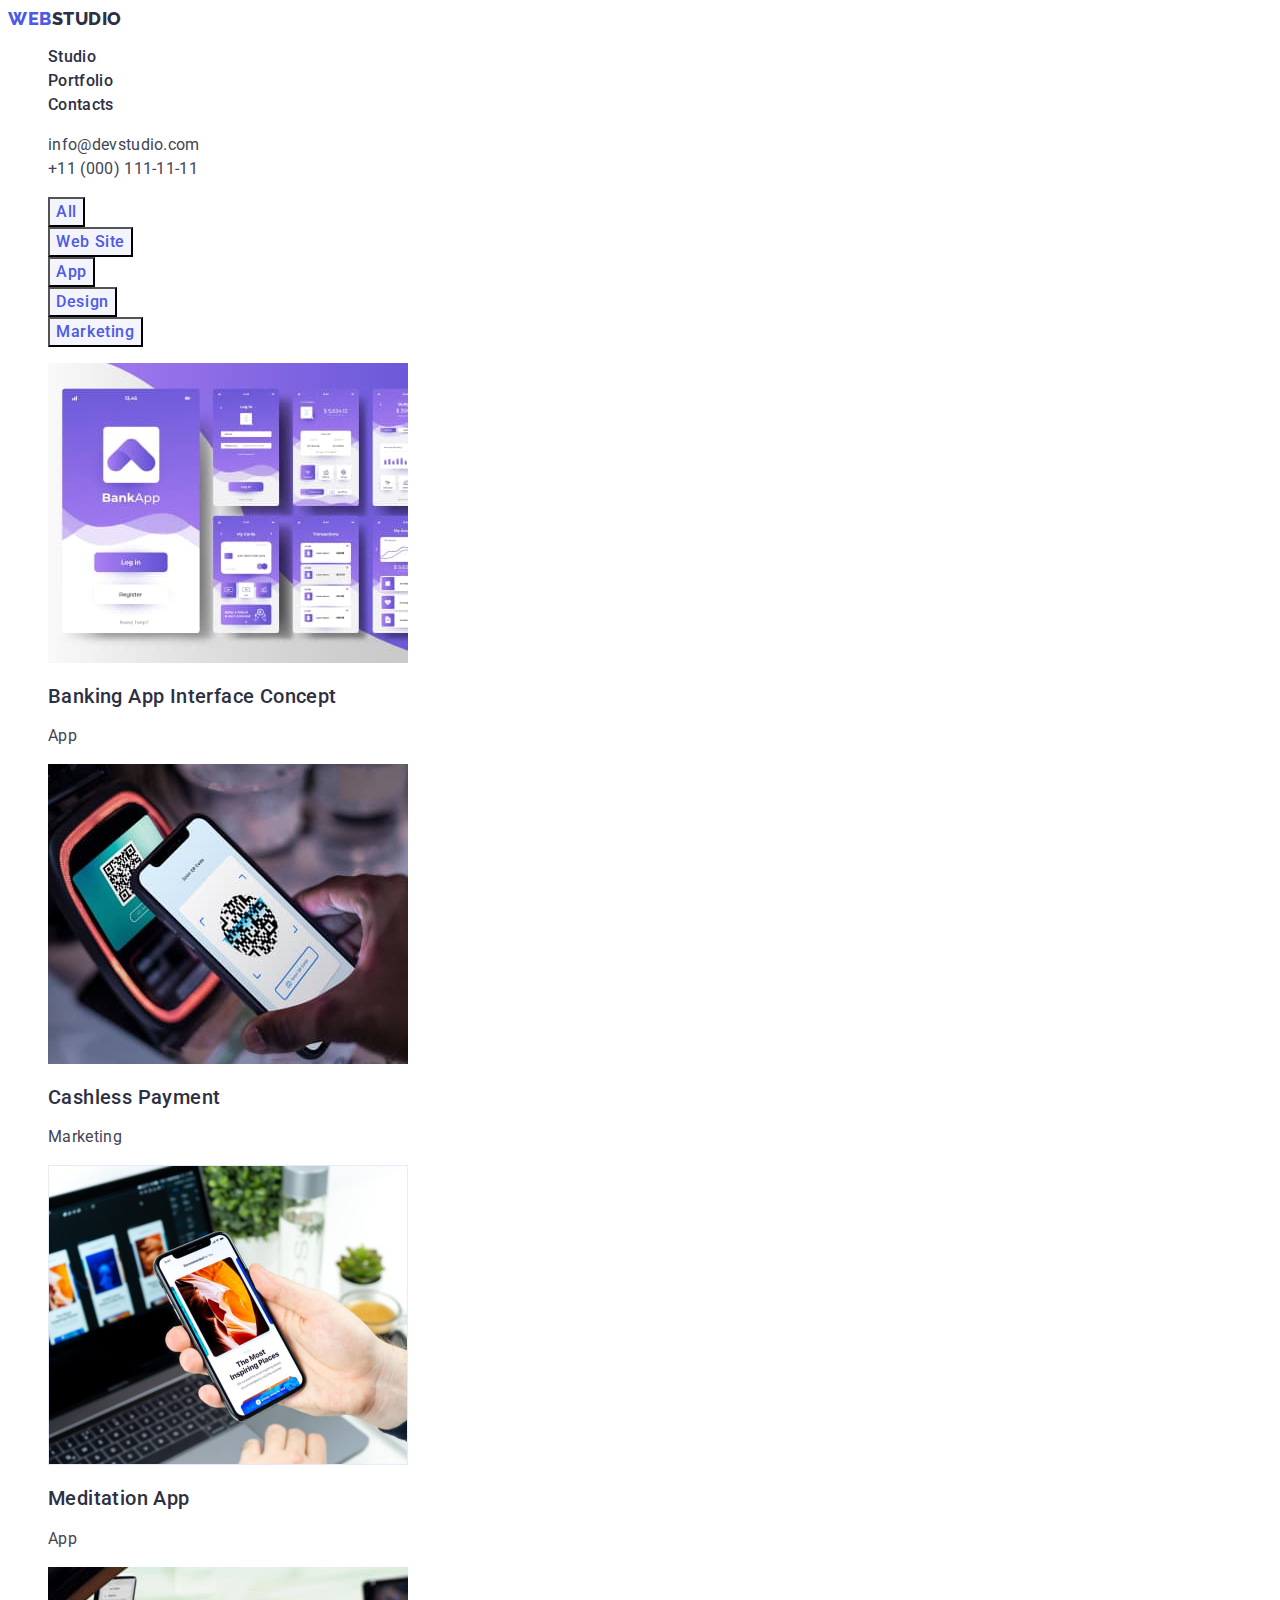
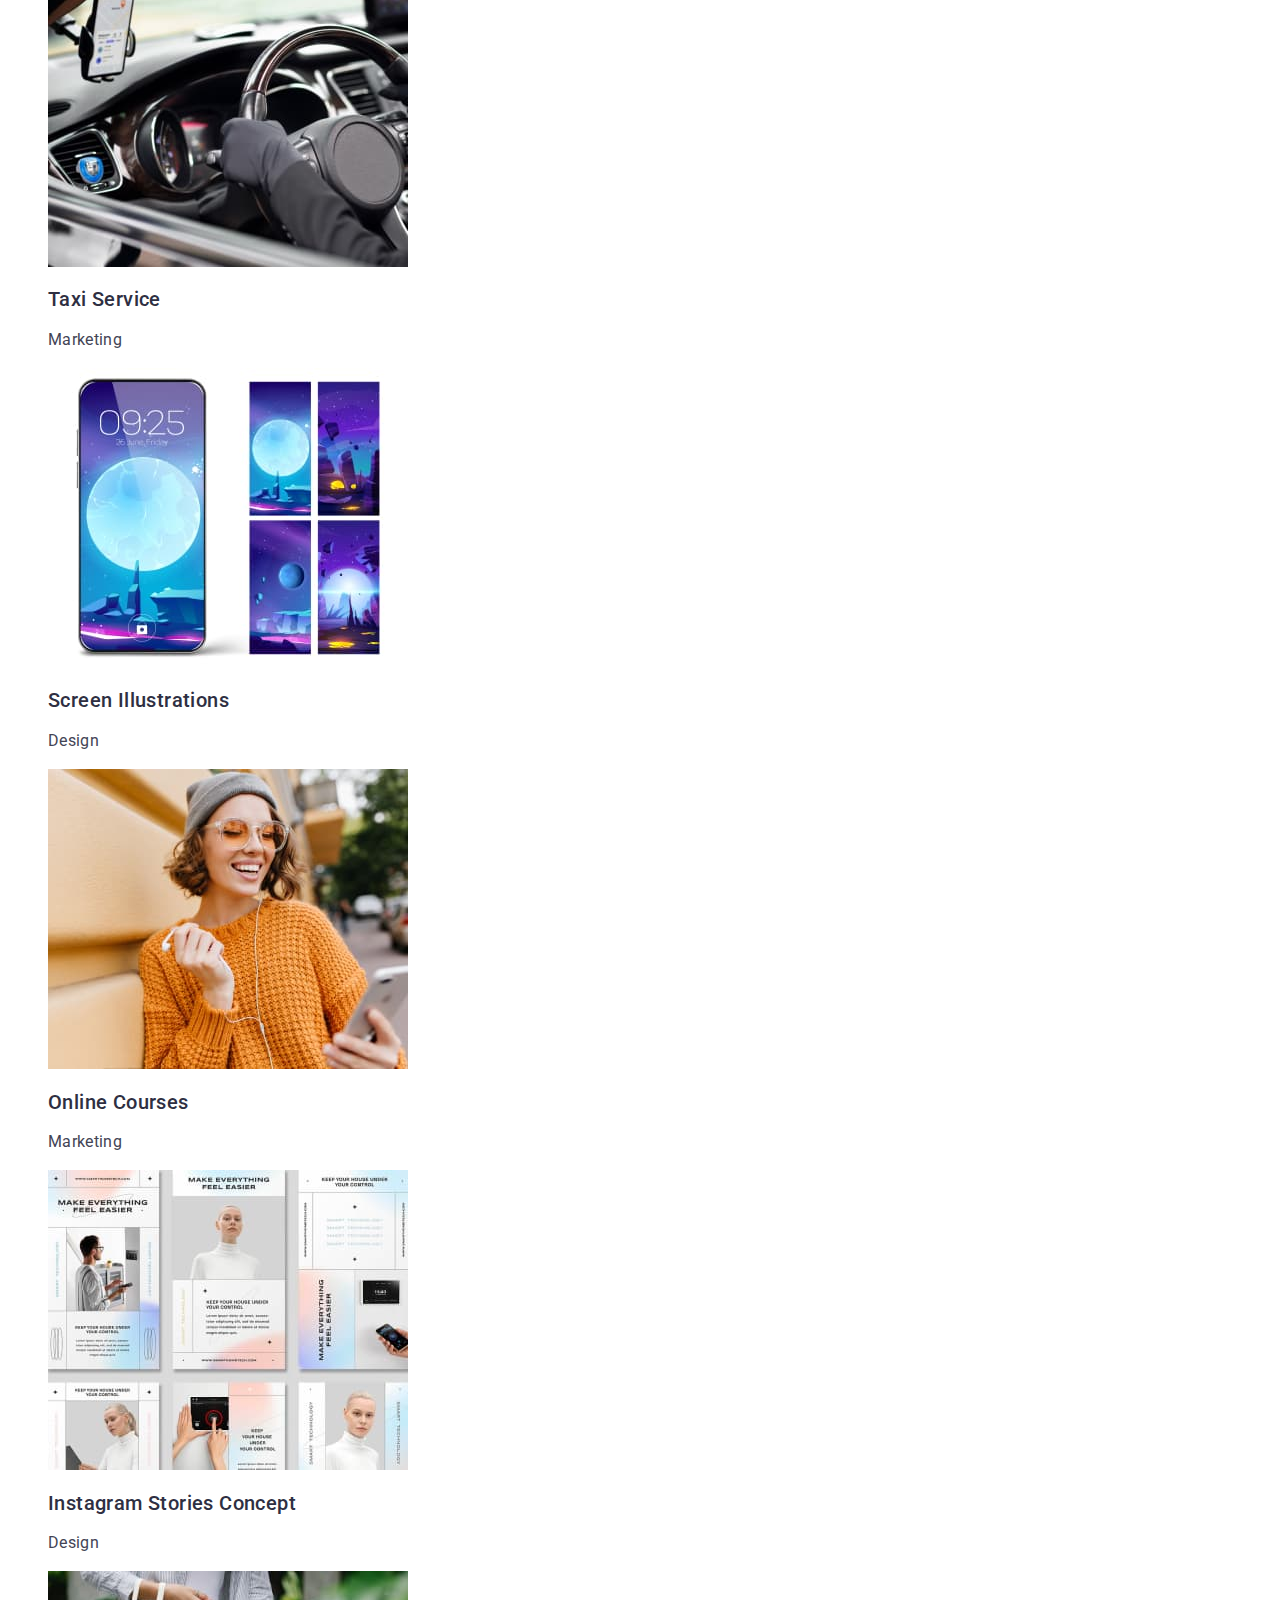
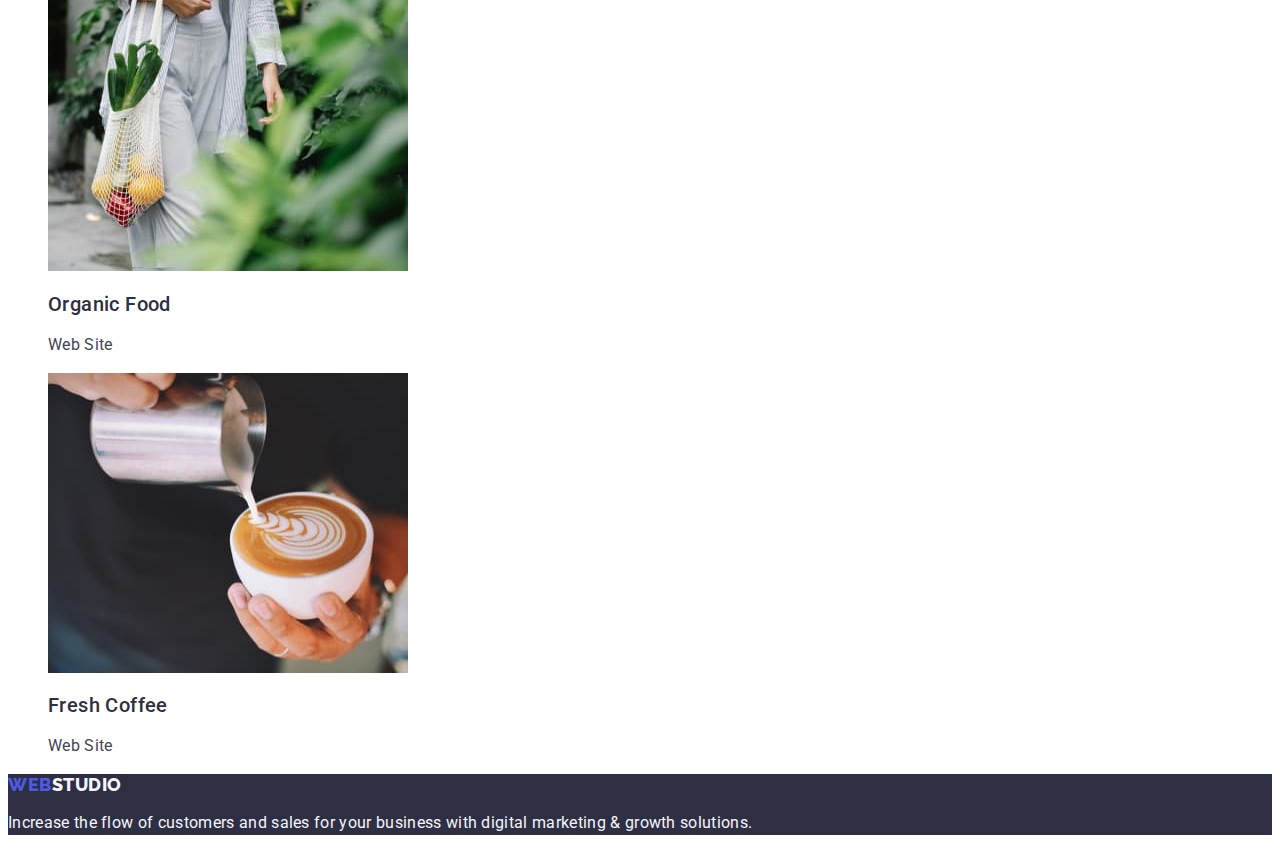
==== portfolio.html @ bc3b0660 "Initial commit" ====
<!DOCTYPE html>
<html lang="en">
  <head>
    <meta charset="utf-8" />
    <meta name="description" content="portfolio page" />
    <title>Portfolio</title>
    <link rel="preconnect" href="https://fonts.googleapis.com" />
    <link rel="preconnect" href="https://fonts.gstatic.com" crossorigin />
    <link
      href="https://fonts.googleapis.com/css2?family=Raleway:wght@800&family=Roboto:wght@400;500;700&display=swap"
      rel="stylesheet"
    />
    <link rel="stylesheet" href="./css/style.css" />
  </head>
  <body>
    <header class="header">
      <!-- header main menu -->
      <nav class="header-navigation">
        <a class="header-logo-text link" href="./index.html"
          >Web<span class="header-logo-text dark">Studio</span></a
        >
        <ul class="header-navigation-list list">
          <li class="header-navigation-item">
            <a class="header-navigation-link link" href="./index.html"
              >Studio</a
            >
          </li>
          <li class="header-navigation-item">
            <a class="header-navigation-link link" href="./portfolio.html"
              >Portfolio</a
            >
          </li>
          <li class="header-navigation-item">
            <a class="header-navigation-link link" href="">Contacts</a>
          </li>
        </ul>
      </nav>
      <!-- header contacts -->
      <address class="address">
        <ul class="adress-list list">
          <li class="address-item">
            <a class="address-item-link link" href="mailto:info@devstudio.com"
              >info@devstudio.com</a
            >
          </li>
          <li class="address-item">
            <a class="address-item-link link" href="tel:+110001111111"
              >+11 (000) 111-11-11</a
            >
          </li>
        </ul>
      </address>
    </header>
    <main>
      <!-- portfolio menu -->
      <section class="portfolio-menu">
        <h1 hidden>Portfolio Menu</h1>
        <ul class="portfolio-menu-list list">
          <li class="portfolio-menu-item">
            <button class="portfolio-menu-button" type="button">All</button>
          </li>
          <li class="portfolio-menu-item">
            <button class="portfolio-menu-button" type="button">
              Web Site
            </button>
          </li>
          <li class="portfolio-menu-item">
            <button class="portfolio-menu-button" type="button">App</button>
          </li>
          <li class="portfolio-menu-item">
            <button class="portfolio-menu-button" type="button">Design</button>
          </li>
          <li class="portfolio-menu-item">
            <button class="portfolio-menu-button" type="button">
              Marketing
            </button>
          </li>
        </ul>
        <!-- Main portfolio content -->
        <ul class="portfolio-content-list list">
          <li class="portfolio-content-item">
            <a class="portfolio-content-link link" href=""
              ><img
                src="./images/app-interface.jpg"
                alt="application interface"
                width="360"
                height="300"
              />
              <h2 class="portfolio-content-title">
                Banking App Interface Concept
              </h2>
              <p class="portfolio-content-type">App</p></a
            >
          </li>
          <li class="portfolio-content-item">
            <a class="portfolio-content-link link" href=""
              ><img
                src="./images/online-payment.jpg"
                alt="online-payment"
                width="360"
                height="300"
              />
              <h2 class="portfolio-content-title">Cashless Payment</h2>
              <p class="portfolio-content-type">Marketing</p></a
            >
          </li>
          <li class="portfolio-content-item">
            <a class="portfolio-content-link link" href=""
              ><img
                src="./images/all-platform-app.jpg"
                alt="cross platform application"
                width="360"
                height="300"
              />
              <h2 class="portfolio-content-title">Meditation App</h2>
              <p class="portfolio-content-type">App</p></a
            >
          </li>
          <li class="portfolio-content-item">
            <a class="portfolio-content-link link" href=""
              ><img
                src="./images/taxi-app.jpg"
                alt="taxi application"
                width="360"
                height="300"
              />
              <h2 class="portfolio-content-title">Taxi Service</h2>
              <p class="portfolio-content-type">Marketing</p></a
            >
          </li>
          <li class="portfolio-content-item">
            <a class="portfolio-content-link link" href=""
              ><img
                src="./images/phone-screens.jpg"
                alt="screen illustrations"
                width="360"
                height="300"
              />
              <h2 class="portfolio-content-title">Screen Illustrations</h2>
              <p class="portfolio-content-type">Design</p></a
            >
          </li>
          <li class="portfolio-content-item">
            <a class="portfolio-content-link link" href=""
              ><img
                src="./images/courses.jpg"
                alt="girl studing"
                width="360"
                height="300"
              />
              <h2 class="portfolio-content-title">Online Courses</h2>
              <p class="portfolio-content-type">Marketing</p></a
            >
          </li>
          <li class="portfolio-content-item">
            <a class="portfolio-content-link link" href=""
              ><img
                src="./images/stories-app.jpg"
                alt="stories application"
                width="360"
                height="300"
              />
              <h2 class="portfolio-content-title">Instagram Stories Concept</h2>
              <p class="portfolio-content-type">Design</p></a
            >
          </li>
          <li class="portfolio-content-item">
            <a class="portfolio-content-link link" href=""
              ><img
                src="./images/food.jpg"
                alt="packet with food"
                width="360"
                height="300"
              />
              <h2 class="portfolio-content-title">Organic Food</h2>
              <p class="portfolio-content-type">Web Site</p></a
            >
          </li>
          <li class="portfolio-content-item">
            <a class="portfolio-content-link link" href=""
              ><img
                src="./images/coffee.jpg"
                alt="cup of coffee"
                width="360"
                height="300"
              />
              <h2 class="portfolio-content-title">Fresh Coffee</h2>
              <p class="portfolio-content-type">Web Site</p></a
            >
          </li>
        </ul>
      </section>
    </main>
    <footer class="footer">
      <a class="header-logo-text link" href="./index.html"
        >Web<span class="header-logo-text cloud">Studio</span></a
      >
      <p class="footer-text">
        Increase the flow of customers and sales for your business with digital
        marketing &amp; growth solutions.
      </p>
    </footer>
  </body>
</html>
---- css/style.css ----
/* variables */

:root {
  --iris: #4d5ae5;
  --ocean: #404bbf;
  --navyblue: #2e2f42;
  --slate: #434455;
  --white: #ffffff;
  --cloud: #f4f4fd;
}

/* main styles */

body {
  font-family: 'Roboto', sans-serif;
  background-color: var(--white);
  color: var(--slate);
}

.link {
  text-decoration: none;
}

.list {
  list-style-type: none;
}

/*  --------- Header --------- */

.header-logo-text {
  color: var(--iris);
  font-family: 'Raleway', sans-serif;
  font-size: 18px;
  font-weight: 800;
  line-height: 1.17em;
  letter-spacing: 0.03em;
  text-transform: uppercase;
}

.dark {
  color: var(--navyblue);
}

.header-navigation-link {
  color: var(--navyblue);
  font-size: 16px;
  font-weight: 500;
  line-height: 1.5em;
  letter-spacing: 0.02em;
}

.header-navigation-link:hover,
.header-navigation-link:focus {
  color: var(--ocean);
}

address {
  font-style: normal;
}

.address-item-link {
  color: var(--slate);
  font-size: 16px;
  line-height: 1.5em;
  letter-spacing: 0.02em;
}

.address-item-link:hover,
.address-item-link:focus {
  color: var(--ocean);
}

/*  --------- Footer --------- */

.footer {
  background-color: var(--navyblue);
}

.cloud {
  color: var(--cloud);
}

.footer-text {
  color: var(--cloud);
  font-size: 16px;
  line-height: 1.5em;
  letter-spacing: 0.02em;
}

/*  --------- Hero - Main action section --------- */

.hero {
  background-color: var(--navyblue);
}

.hero-title {
  color: var(--white);
  text-align: center;
  font-size: 56px;
  font-weight: 700;
  line-height: 1.07em;
  letter-spacing: 0.02em;
}

.hero-button {
  font-family: 'Roboto', sans-serif;
  color: var(--white);
  background-color: var(--iris);
  font-size: 16px;
  font-weight: 500;
  line-height: 1.5em;
  letter-spacing: 0.04em;
  cursor: pointer;
}

.hero-button:hover,
.hero-button:focus {
  background-color: var(--ocean);
}

/*  --------- Main streams section --------- */

.streams-item-tytle {
  color: var(--navyblue);
  text-align: left;
  font-size: 20px;
  font-weight: 500;
  line-height: 1.2em;
  letter-spacing: 0.02em;
}

.streams-item-text {
  color: var(--slate);
  font-size: 16px;
  line-height: 1.5em;
  letter-spacing: 0.02em;
}

/*  --------- Our activities section --------- */

.activities-tytle {
  color: var(--navyblue);
  text-align: center;
  font-size: 36px;
  font-weight: 700;
  line-height: 1.11em;
  letter-spacing: 0.02em;
  text-transform: capitalize;
}

/*  --------- Our activities section --------- */

.team {
  background-color: var(--cloud);
}

.team-title {
  color: var(--navyblue);
  text-align: center;
  font-size: 36px;
  font-weight: 700;
  line-height: 1.11em;
  letter-spacing: 0.02em;
  text-transform: capitalize;
}

.team-item {
  background-color: var(--white);
}

.team-item-name {
  color: var(--navyblue);
  text-align: center;
  font-size: 20px;
  font-weight: 500;
  line-height: 1.2em;
  letter-spacing: 0.02em;
}

.team-item-text {
  color: var(--slate);
  text-align: center;
  font-size: 16px;
  line-height: 1.5em;
  letter-spacing: 0.02em;
}

/*  --------- Portfolio menu --------- */

.portfolio-menu-button {
  font-family: 'Roboto', sans-serif;
  color: var(--iris);
  background-color: var(--cloud);
  text-align: center;
  font-size: 16px;
  font-weight: 500;
  line-height: 1.5em;
  letter-spacing: 0.04em;
  cursor: pointer;
}

.portfolio-menu-button:hover,
.portfolio-menu-button:focus {
  color: var(--white);
  background-color: var(--ocean);
}

/*  --------- Main portfolio content --------- */

.portfolio-content-link {
  text-decoration: none;
}

.portfolio-content-title {
  color: var(--navyblue);
  font-size: 20px;
  font-weight: 500;
  line-height: 1.2em;
  letter-spacing: 0.02em;
}

.portfolio-content-type {
  color: var(--slate);
  font-size: 16px;
  line-height: 1.5em;
  letter-spacing: 0.02em;
}
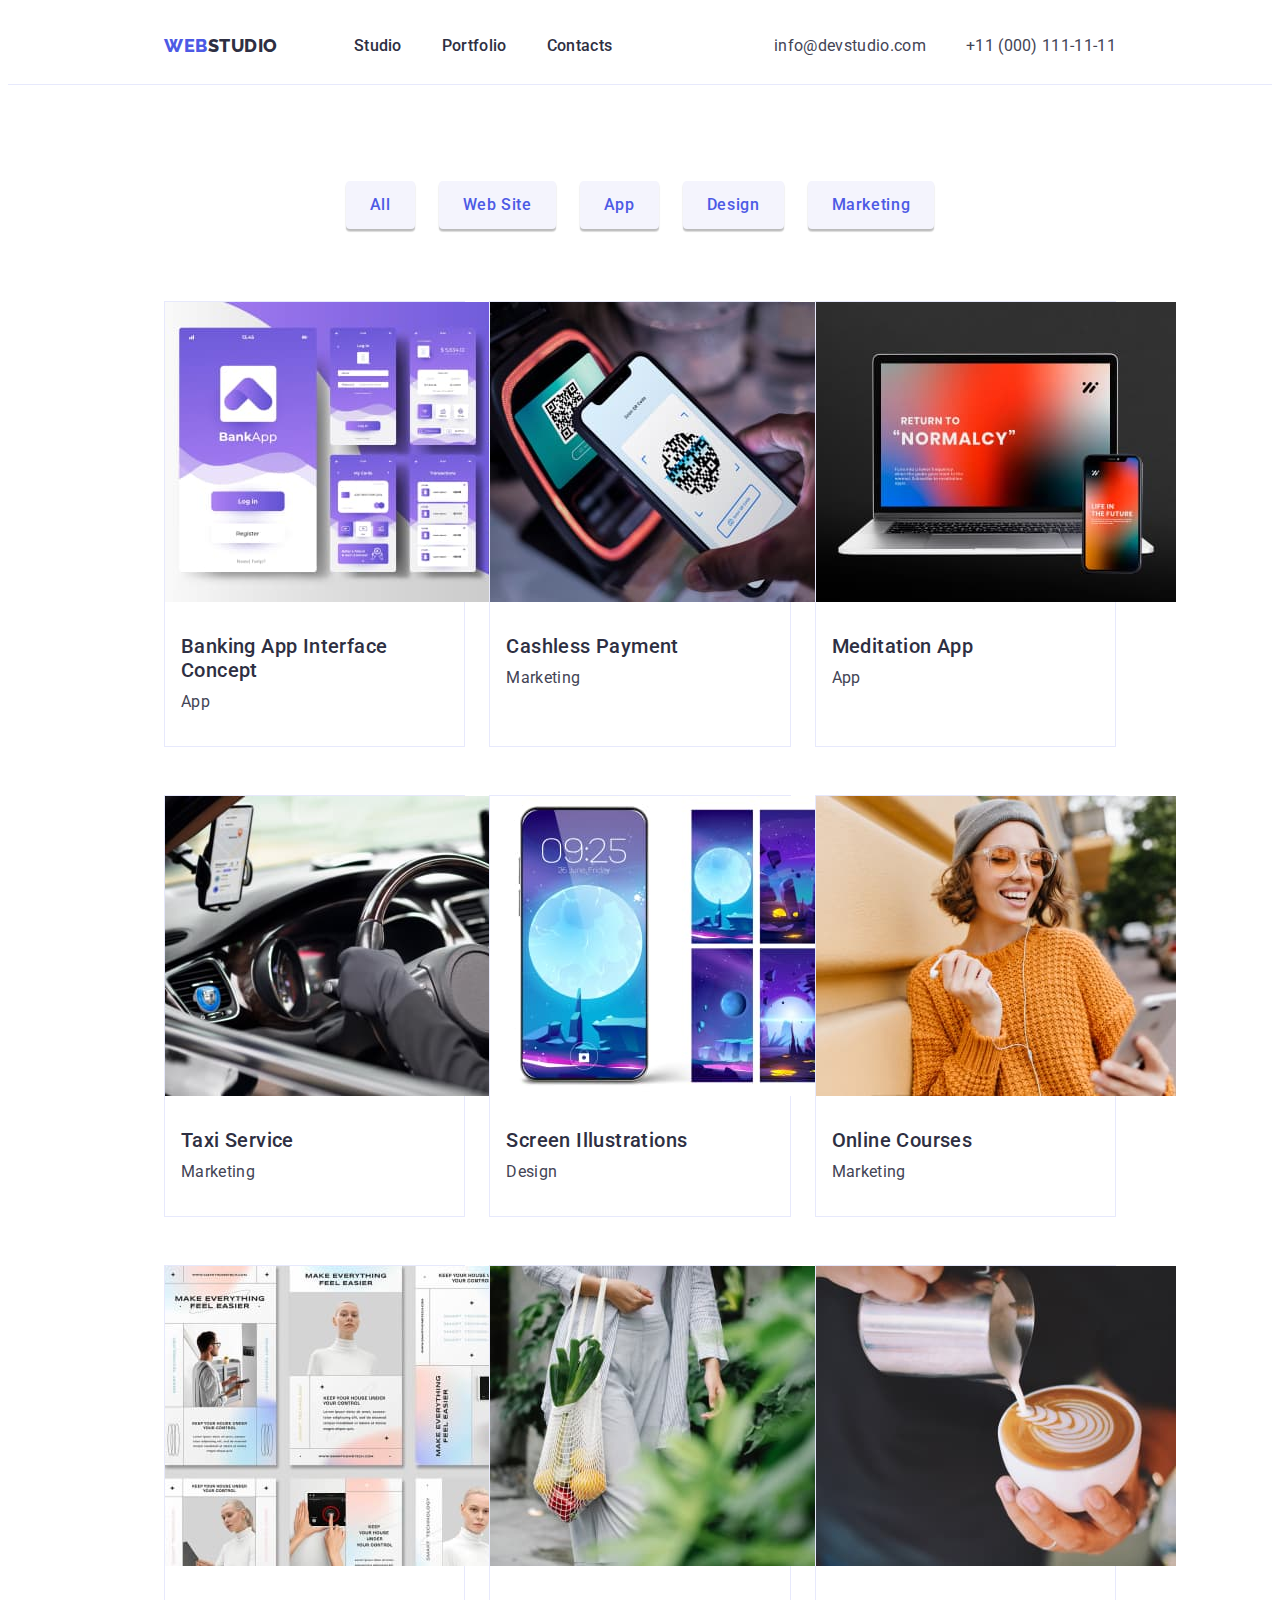
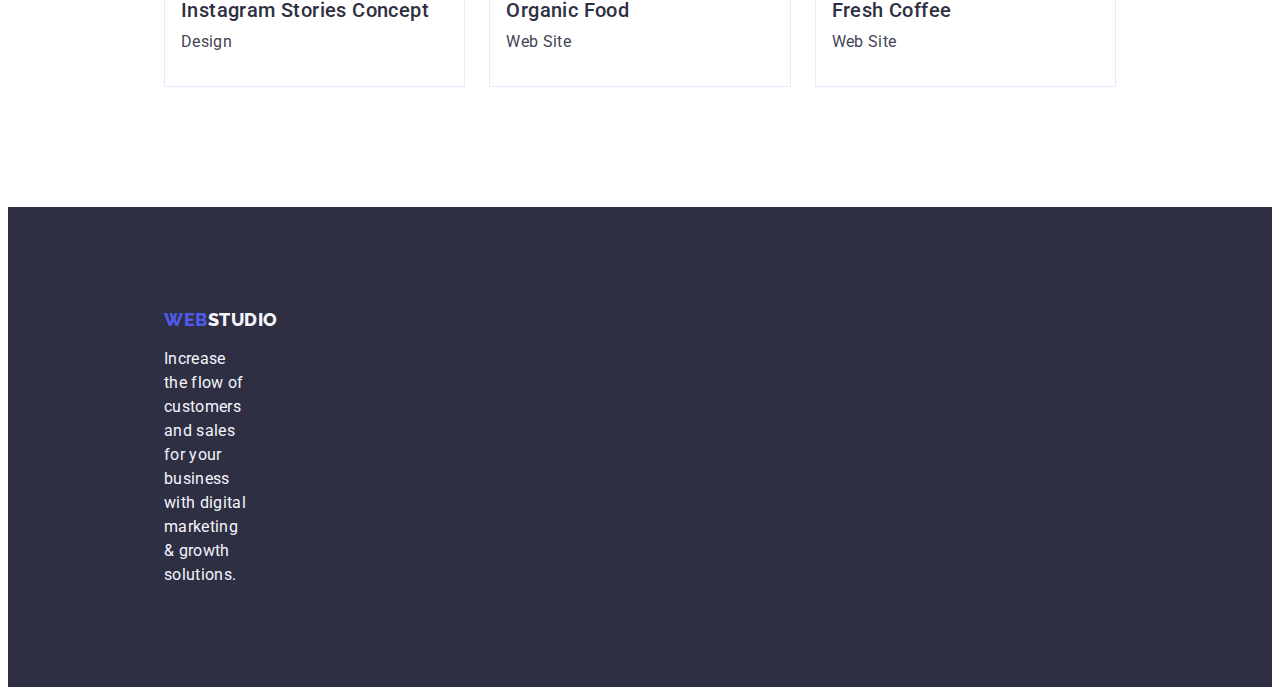
==== commit 5fccb817: "complete *.html and style.css" ====
--- a/portfolio.html
+++ b/portfolio.html
@@ -10,195 +10,212 @@
       href="https://fonts.googleapis.com/css2?family=Raleway:wght@800&family=Roboto:wght@400;500;700&display=swap"
       rel="stylesheet"
     />
+    <link
+      rel="stylesheet"
+      href="https://cdnjs.cloudflare.com/ajax/libs/modern-normalize/2.0.0/modern-normalize.min.css"
+      integrity="sha512-4xo8blKMVCiXpTaLzQSLSw3KFOVPWhm/TRtuPVc4WG6kUgjH6J03IBuG7JZPkcWMxJ5huwaBpOpnwYElP/m6wg=="
+      crossorigin="anonymous"
+      referrerpolicy="no-referrer"
+    />
     <link rel="stylesheet" href="./css/style.css" />
   </head>
   <body>
     <header class="header">
-      <!-- header main menu -->
-      <nav class="header-navigation">
-        <a class="header-logo-text link" href="./index.html"
-          >Web<span class="header-logo-text dark">Studio</span></a
-        >
-        <ul class="header-navigation-list list">
-          <li class="header-navigation-item">
-            <a class="header-navigation-link link" href="./index.html"
-              >Studio</a
-            >
-          </li>
-          <li class="header-navigation-item">
-            <a class="header-navigation-link link" href="./portfolio.html"
-              >Portfolio</a
-            >
-          </li>
-          <li class="header-navigation-item">
-            <a class="header-navigation-link link" href="">Contacts</a>
-          </li>
-        </ul>
-      </nav>
-      <!-- header contacts -->
-      <address class="address">
-        <ul class="adress-list list">
-          <li class="address-item">
-            <a class="address-item-link link" href="mailto:info@devstudio.com"
-              >info@devstudio.com</a
-            >
-          </li>
-          <li class="address-item">
-            <a class="address-item-link link" href="tel:+110001111111"
-              >+11 (000) 111-11-11</a
-            >
-          </li>
-        </ul>
-      </address>
+      <div class="container">
+        <!-- header main menu -->
+        <nav class="header-navigation">
+          <a class="header-logo-text link" href="./index.html"
+            >Web<span class="header-logo-text dark">Studio</span></a
+          >
+          <ul class="header-navigation-list list">
+            <li class="header-navigation-item">
+              <a class="header-navigation-link link" href="./index.html"
+                >Studio</a
+              >
+            </li>
+            <li class="header-navigation-item">
+              <a class="header-navigation-link link" href="./portfolio.html"
+                >Portfolio</a
+              >
+            </li>
+            <li class="header-navigation-item">
+              <a class="header-navigation-link link" href="">Contacts</a>
+            </li>
+          </ul>
+        </nav>
+        <!-- header contacts -->
+        <address class="address">
+          <ul class="adress-list list">
+            <li class="address-item">
+              <a class="address-item-link link" href="mailto:info@devstudio.com"
+                >info@devstudio.com</a
+              >
+            </li>
+            <li class="address-item">
+              <a class="address-item-link link" href="tel:+110001111111"
+                >+11 (000) 111-11-11</a
+              >
+            </li>
+          </ul>
+        </address>
+      </div>
     </header>
     <main>
       <!-- portfolio menu -->
       <section class="portfolio-menu">
-        <h1 hidden>Portfolio Menu</h1>
-        <ul class="portfolio-menu-list list">
-          <li class="portfolio-menu-item">
-            <button class="portfolio-menu-button" type="button">All</button>
-          </li>
-          <li class="portfolio-menu-item">
-            <button class="portfolio-menu-button" type="button">
-              Web Site
-            </button>
-          </li>
-          <li class="portfolio-menu-item">
-            <button class="portfolio-menu-button" type="button">App</button>
-          </li>
-          <li class="portfolio-menu-item">
-            <button class="portfolio-menu-button" type="button">Design</button>
-          </li>
-          <li class="portfolio-menu-item">
-            <button class="portfolio-menu-button" type="button">
-              Marketing
-            </button>
-          </li>
-        </ul>
-        <!-- Main portfolio content -->
-        <ul class="portfolio-content-list list">
-          <li class="portfolio-content-item">
-            <a class="portfolio-content-link link" href=""
-              ><img
-                src="./images/app-interface.jpg"
-                alt="application interface"
-                width="360"
-                height="300"
-              />
-              <h2 class="portfolio-content-title">
-                Banking App Interface Concept
-              </h2>
-              <p class="portfolio-content-type">App</p></a
-            >
-          </li>
-          <li class="portfolio-content-item">
-            <a class="portfolio-content-link link" href=""
-              ><img
-                src="./images/online-payment.jpg"
-                alt="online-payment"
-                width="360"
-                height="300"
-              />
-              <h2 class="portfolio-content-title">Cashless Payment</h2>
-              <p class="portfolio-content-type">Marketing</p></a
-            >
-          </li>
-          <li class="portfolio-content-item">
-            <a class="portfolio-content-link link" href=""
-              ><img
-                src="./images/all-platform-app.jpg"
-                alt="cross platform application"
-                width="360"
-                height="300"
-              />
-              <h2 class="portfolio-content-title">Meditation App</h2>
-              <p class="portfolio-content-type">App</p></a
-            >
-          </li>
-          <li class="portfolio-content-item">
-            <a class="portfolio-content-link link" href=""
-              ><img
-                src="./images/taxi-app.jpg"
-                alt="taxi application"
-                width="360"
-                height="300"
-              />
-              <h2 class="portfolio-content-title">Taxi Service</h2>
-              <p class="portfolio-content-type">Marketing</p></a
-            >
-          </li>
-          <li class="portfolio-content-item">
-            <a class="portfolio-content-link link" href=""
-              ><img
-                src="./images/phone-screens.jpg"
-                alt="screen illustrations"
-                width="360"
-                height="300"
-              />
-              <h2 class="portfolio-content-title">Screen Illustrations</h2>
-              <p class="portfolio-content-type">Design</p></a
-            >
-          </li>
-          <li class="portfolio-content-item">
-            <a class="portfolio-content-link link" href=""
-              ><img
-                src="./images/courses.jpg"
-                alt="girl studing"
-                width="360"
-                height="300"
-              />
-              <h2 class="portfolio-content-title">Online Courses</h2>
-              <p class="portfolio-content-type">Marketing</p></a
-            >
-          </li>
-          <li class="portfolio-content-item">
-            <a class="portfolio-content-link link" href=""
-              ><img
-                src="./images/stories-app.jpg"
-                alt="stories application"
-                width="360"
-                height="300"
-              />
-              <h2 class="portfolio-content-title">Instagram Stories Concept</h2>
-              <p class="portfolio-content-type">Design</p></a
-            >
-          </li>
-          <li class="portfolio-content-item">
-            <a class="portfolio-content-link link" href=""
-              ><img
-                src="./images/food.jpg"
-                alt="packet with food"
-                width="360"
-                height="300"
-              />
-              <h2 class="portfolio-content-title">Organic Food</h2>
-              <p class="portfolio-content-type">Web Site</p></a
-            >
-          </li>
-          <li class="portfolio-content-item">
-            <a class="portfolio-content-link link" href=""
-              ><img
-                src="./images/coffee.jpg"
-                alt="cup of coffee"
-                width="360"
-                height="300"
-              />
-              <h2 class="portfolio-content-title">Fresh Coffee</h2>
-              <p class="portfolio-content-type">Web Site</p></a
-            >
-          </li>
-        </ul>
+        <div class="container">
+          <h1 class="visually-hidden">Portfolio Menu</h1>
+          <ul class="portfolio-menu-list list">
+            <li class="portfolio-menu-item">
+              <button class="portfolio-menu-button" type="button">All</button>
+            </li>
+            <li class="portfolio-menu-item">
+              <button class="portfolio-menu-button" type="button">
+                Web Site
+              </button>
+            </li>
+            <li class="portfolio-menu-item">
+              <button class="portfolio-menu-button" type="button">App</button>
+            </li>
+            <li class="portfolio-menu-item">
+              <button class="portfolio-menu-button" type="button">
+                Design
+              </button>
+            </li>
+            <li class="portfolio-menu-item">
+              <button class="portfolio-menu-button" type="button">
+                Marketing
+              </button>
+            </li>
+          </ul>
+          <!-- Main portfolio content -->
+          <ul class="portfolio-content-list list">
+            <li class="portfolio-content-item">
+              <a class="portfolio-content-link link" href=""
+                ><img
+                  src="./images/app-interface.jpg"
+                  alt="application interface"
+                  width="360"
+                  height="300"
+                />
+                <h2 class="portfolio-content-title">
+                  Banking App Interface Concept
+                </h2>
+                <p class="portfolio-content-type">App</p></a
+              >
+            </li>
+            <li class="portfolio-content-item">
+              <a class="portfolio-content-link link" href=""
+                ><img
+                  src="./images/online-payment.jpg"
+                  alt="online-payment"
+                  width="360"
+                  height="300"
+                />
+                <h2 class="portfolio-content-title">Cashless Payment</h2>
+                <p class="portfolio-content-type">Marketing</p></a
+              >
+            </li>
+            <li class="portfolio-content-item">
+              <a class="portfolio-content-link link" href=""
+                ><img
+                  src="./images/multiplatform-app.jpg"
+                  alt="cross platform application"
+                  width="360"
+                  height="300"
+                />
+                <h2 class="portfolio-content-title">Meditation App</h2>
+                <p class="portfolio-content-type">App</p></a
+              >
+            </li>
+            <li class="portfolio-content-item">
+              <a class="portfolio-content-link link" href=""
+                ><img
+                  src="./images/taxi-app.jpg"
+                  alt="taxi application"
+                  width="360"
+                  height="300"
+                />
+                <h2 class="portfolio-content-title">Taxi Service</h2>
+                <p class="portfolio-content-type">Marketing</p></a
+              >
+            </li>
+            <li class="portfolio-content-item">
+              <a class="portfolio-content-link link" href=""
+                ><img
+                  src="./images/phone-screens.jpg"
+                  alt="screen illustrations"
+                  width="360"
+                  height="300"
+                />
+                <h2 class="portfolio-content-title">Screen Illustrations</h2>
+                <p class="portfolio-content-type">Design</p></a
+              >
+            </li>
+            <li class="portfolio-content-item">
+              <a class="portfolio-content-link link" href=""
+                ><img
+                  src="./images/courses.jpg"
+                  alt="girl studing"
+                  width="360"
+                  height="300"
+                />
+                <h2 class="portfolio-content-title">Online Courses</h2>
+                <p class="portfolio-content-type">Marketing</p></a
+              >
+            </li>
+            <li class="portfolio-content-item">
+              <a class="portfolio-content-link link" href=""
+                ><img
+                  src="./images/stories-app.jpg"
+                  alt="stories application"
+                  width="360"
+                  height="300"
+                />
+                <h2 class="portfolio-content-title">
+                  Instagram Stories Concept
+                </h2>
+                <p class="portfolio-content-type">Design</p></a
+              >
+            </li>
+            <li class="portfolio-content-item">
+              <a class="portfolio-content-link link" href=""
+                ><img
+                  src="./images/food.jpg"
+                  alt="packet with food"
+                  width="360"
+                  height="300"
+                />
+                <h2 class="portfolio-content-title">Organic Food</h2>
+                <p class="portfolio-content-type">Web Site</p></a
+              >
+            </li>
+            <li class="portfolio-content-item">
+              <a class="portfolio-content-link link" href=""
+                ><img
+                  src="./images/coffee.jpg"
+                  alt="cup of coffee"
+                  width="360"
+                  height="300"
+                />
+                <h2 class="portfolio-content-title">Fresh Coffee</h2>
+                <p class="portfolio-content-type">Web Site</p></a
+              >
+            </li>
+          </ul>
+        </div>
       </section>
     </main>
     <footer class="footer">
-      <a class="header-logo-text link" href="./index.html"
-        >Web<span class="header-logo-text cloud">Studio</span></a
-      >
-      <p class="footer-text">
-        Increase the flow of customers and sales for your business with digital
-        marketing &amp; growth solutions.
-      </p>
+      <div class="container">
+        <a class="header-logo-text link" href="./index.html"
+          >Web<span class="header-logo-text cloud">Studio</span></a
+        >
+        <p class="footer-text">
+          Increase the flow of customers and sales for your business with
+          digital marketing &amp; growth solutions.
+        </p>
+      </div>
     </footer>
   </body>
 </html>
--- a/css/style.css
+++ b/css/style.css
@@ -7,6 +7,13 @@
   --slate: #434455;
   --white: #ffffff;
   --cloud: #f4f4fd;
+  --cornflower: #e7e9fc;
+}
+
+*,
+*::before,
+*::after {
+  box-sizing: border-box;
 }
 
 /* main styles */
@@ -17,6 +24,30 @@
   color: var(--slate);
 }
 
+h1,
+h2,
+h3,
+ul,
+p {
+  margin: 0;
+  padding: 0;
+}
+
+li {
+  margin: 0;
+  padding-left: 0;
+}
+
+img {
+  display: block;
+}
+
+.container {
+  max-width: 1440px;
+  padding: 0;
+  margin: 0;
+}
+
 .link {
   text-decoration: none;
 }
@@ -26,13 +57,29 @@
 }
 
 /*  --------- Header --------- */
+
+.header .container {
+  display: flex;
+  flex-direction: row;
+  justify-content: space-between;
+  align-items: center;
+  padding: 26px 156px;
+  border-bottom: 1px solid var(--cornflower, #e7e9fc);
+}
+
+.header-navigation {
+  display: flex;
+  flex-direction: row;
+  justify-content: flex-start;
+  align-items: center;
+}
 
 .header-logo-text {
   color: var(--iris);
   font-family: 'Raleway', sans-serif;
   font-size: 18px;
   font-weight: 800;
-  line-height: 1.17em;
+  line-height: 1.17;
   letter-spacing: 0.03em;
   text-transform: uppercase;
 }
@@ -41,11 +88,17 @@
   color: var(--navyblue);
 }
 
+.header-navigation-list {
+  display: flex;
+  padding-left: 76px;
+  gap: 40px;
+}
+
 .header-navigation-link {
   color: var(--navyblue);
   font-size: 16px;
   font-weight: 500;
-  line-height: 1.5em;
+  line-height: 1.5;
   letter-spacing: 0.02em;
 }
 
@@ -58,10 +111,16 @@
   font-style: normal;
 }
 
+.adress-list {
+  display: flex;
+  gap: 40px;
+  flex-grow: 0;
+}
+
 .address-item-link {
   color: var(--slate);
   font-size: 16px;
-  line-height: 1.5em;
+  line-height: 1.5;
   letter-spacing: 0.02em;
 }
 
@@ -76,6 +135,13 @@
   background-color: var(--navyblue);
 }
 
+.footer .container {
+  display: flex;
+  flex-direction: column;
+  align-items: flex-start;
+  padding: 102px 1020px 100px 156px;
+}
+
 .cloud {
   color: var(--cloud);
 }
@@ -83,9 +149,21 @@
 .footer-text {
   color: var(--cloud);
   font-size: 16px;
-  line-height: 1.5em;
-  letter-spacing: 0.02em;
-}
+  line-height: 1.5;
+  letter-spacing: 0.02em;
+  padding-top: 17px;
+}
+/*   --------- Main content section ---------  */
+
+/* .main-content {
+  display: flex;
+  flex-direction: column;
+  gap: 120px;
+}
+
+.main-content:last-child {
+  margin-bottom: 120px;
+} */
 
 /*  --------- Hero - Main action section --------- */
 
@@ -93,12 +171,20 @@
   background-color: var(--navyblue);
 }
 
+.hero .container {
+  display: flex;
+  flex-direction: column;
+  align-items: center;
+  padding: 188px 472px;
+  margin-bottom: 120px;
+}
+
 .hero-title {
   color: var(--white);
   text-align: center;
   font-size: 56px;
   font-weight: 700;
-  line-height: 1.07em;
+  line-height: 1.07;
   letter-spacing: 0.02em;
 }
 
@@ -108,9 +194,12 @@
   background-color: var(--iris);
   font-size: 16px;
   font-weight: 500;
-  line-height: 1.5em;
+  line-height: 1.5;
   letter-spacing: 0.04em;
   cursor: pointer;
+  margin-top: 48px;
+  padding: 16px 32px;
+  border-radius: 4px;
 }
 
 .hero-button:hover,
@@ -120,52 +209,121 @@
 
 /*  --------- Main streams section --------- */
 
+.streams .container {
+  display: flex;
+  padding: 0 156px;
+  margin-bottom: 120px;
+}
+
+.visually-hidden {
+  position: absolute;
+  width: 1px;
+  height: 1px;
+  margin: -1px;
+  border: 0;
+  padding: 0;
+  white-space: nowrap;
+  clip-path: inset(100%);
+  clip: rect(0 0 0 0);
+  overflow: hidden;
+}
+
+.streams-list {
+  display: inline-flex;
+  flex-direction: row;
+  gap: 24px;
+  padding: 0;
+}
+
+.streams-item {
+  width: calc((100% - 72px) / 4);
+}
+
 .streams-item-tytle {
   color: var(--navyblue);
   text-align: left;
   font-size: 20px;
   font-weight: 500;
-  line-height: 1.2em;
-  letter-spacing: 0.02em;
+  line-height: 1.2;
+  letter-spacing: 0.02em;
+  padding-bottom: 8px;
 }
 
 .streams-item-text {
   color: var(--slate);
   font-size: 16px;
-  line-height: 1.5em;
+  line-height: 1.5;
   letter-spacing: 0.02em;
 }
 
 /*  --------- Our activities section --------- */
+
+.activities .container {
+  display: flex;
+  flex-direction: column;
+  padding: 0;
+  margin-bottom: 120px;
+}
 
 .activities-tytle {
   color: var(--navyblue);
   text-align: center;
   font-size: 36px;
   font-weight: 700;
-  line-height: 1.11em;
+  line-height: 1.11;
   letter-spacing: 0.02em;
   text-transform: capitalize;
-}
-
-/*  --------- Our activities section --------- */
+  margin-bottom: 72px;
+}
+
+.activity-list {
+  display: flex;
+  flex-direction: row;
+  gap: 24px;
+  padding: 0 156px;
+}
+
+/*  --------- Our team section --------- */
 
 .team {
   background-color: var(--cloud);
 }
 
+.team .container {
+  display: flex;
+  flex-direction: column;
+  padding: 120px 0;
+}
+
 .team-title {
   color: var(--navyblue);
   text-align: center;
   font-size: 36px;
   font-weight: 700;
-  line-height: 1.11em;
+  line-height: 1.11;
   letter-spacing: 0.02em;
   text-transform: capitalize;
+  margin-bottom: 72px;
+}
+
+.team-list {
+  display: flex;
+  flex-direction: row;
+  gap: 24px;
+  padding: 0 156px;
 }
 
 .team-item {
+  border-radius: 0px 0px 4px 4px;
+  box-shadow: 0px 2px 1px 0px rgba(46, 47, 66, 0.08),
+    0px 1px 1px 0px rgba(46, 47, 66, 0.16),
+    0px 1px 6px 0px rgba(46, 47, 66, 0.08);
   background-color: var(--white);
+  display: inline-flex;
+  padding-bottom: 32px;
+  flex-direction: column;
+  justify-content: center;
+  align-items: center;
 }
 
 .team-item-name {
@@ -173,19 +331,36 @@
   text-align: center;
   font-size: 20px;
   font-weight: 500;
-  line-height: 1.2em;
-  letter-spacing: 0.02em;
+  line-height: 1.2;
+  letter-spacing: 0.02em;
+  padding-top: 32px;
+  padding-bottom: 8px;
 }
 
 .team-item-text {
   color: var(--slate);
   text-align: center;
   font-size: 16px;
-  line-height: 1.5em;
+  line-height: 1.5;
   letter-spacing: 0.02em;
 }
 
 /*  --------- Portfolio menu --------- */
+
+.portfolio-menu .container {
+  display: flex;
+  flex-direction: column;
+  margin-bottom: 120px;
+}
+
+.portfolio-menu-list {
+  display: inline-flex;
+  align-items: flex-start;
+  justify-content: center;
+  gap: 24px;
+  padding-top: 96px;
+  padding-bottom: 72px;
+}
 
 .portfolio-menu-button {
   font-family: 'Roboto', sans-serif;
@@ -194,9 +369,15 @@
   text-align: center;
   font-size: 16px;
   font-weight: 500;
-  line-height: 1.5em;
+  line-height: 1.5;
   letter-spacing: 0.04em;
   cursor: pointer;
+  display: flex;
+  padding: 12px 24px;
+  border-radius: 4px;
+  border: 1px;
+  box-shadow: 0px 2px 2px 0px rgba(0, 0, 0, 0.12),
+    0px 2px 1px 0px rgba(0, 0, 0, 0.08), 0px 3px 1px 0px rgba(0, 0, 0, 0.1);
 }
 
 .portfolio-menu-button:hover,
@@ -207,21 +388,41 @@
 
 /*  --------- Main portfolio content --------- */
 
+.portfolio-content-list {
+  display: flex;
+  flex-wrap: wrap;
+  padding: 0 156px;
+  row-gap: 48px;
+  column-gap: 24px;
+}
+
+.portfolio-content-item {
+  border: 1px solid var(--cornflower);
+  width: calc((100% - 48px) / 3);
+}
+
 .portfolio-content-link {
   text-decoration: none;
+  display: flex;
+  padding-bottom: 32px;
+  flex-direction: column;
+  align-items: flex-start;
+  flex-shrink: 0;
 }
 
 .portfolio-content-title {
   color: var(--navyblue);
   font-size: 20px;
   font-weight: 500;
-  line-height: 1.2em;
-  letter-spacing: 0.02em;
+  line-height: 1.2;
+  letter-spacing: 0.02em;
+  padding: 32px 16px 8px 16px;
 }
 
 .portfolio-content-type {
   color: var(--slate);
   font-size: 16px;
-  line-height: 1.5em;
-  letter-spacing: 0.02em;
-}
+  line-height: 1.5;
+  letter-spacing: 0.02em;
+  padding: 0 16px;
+}
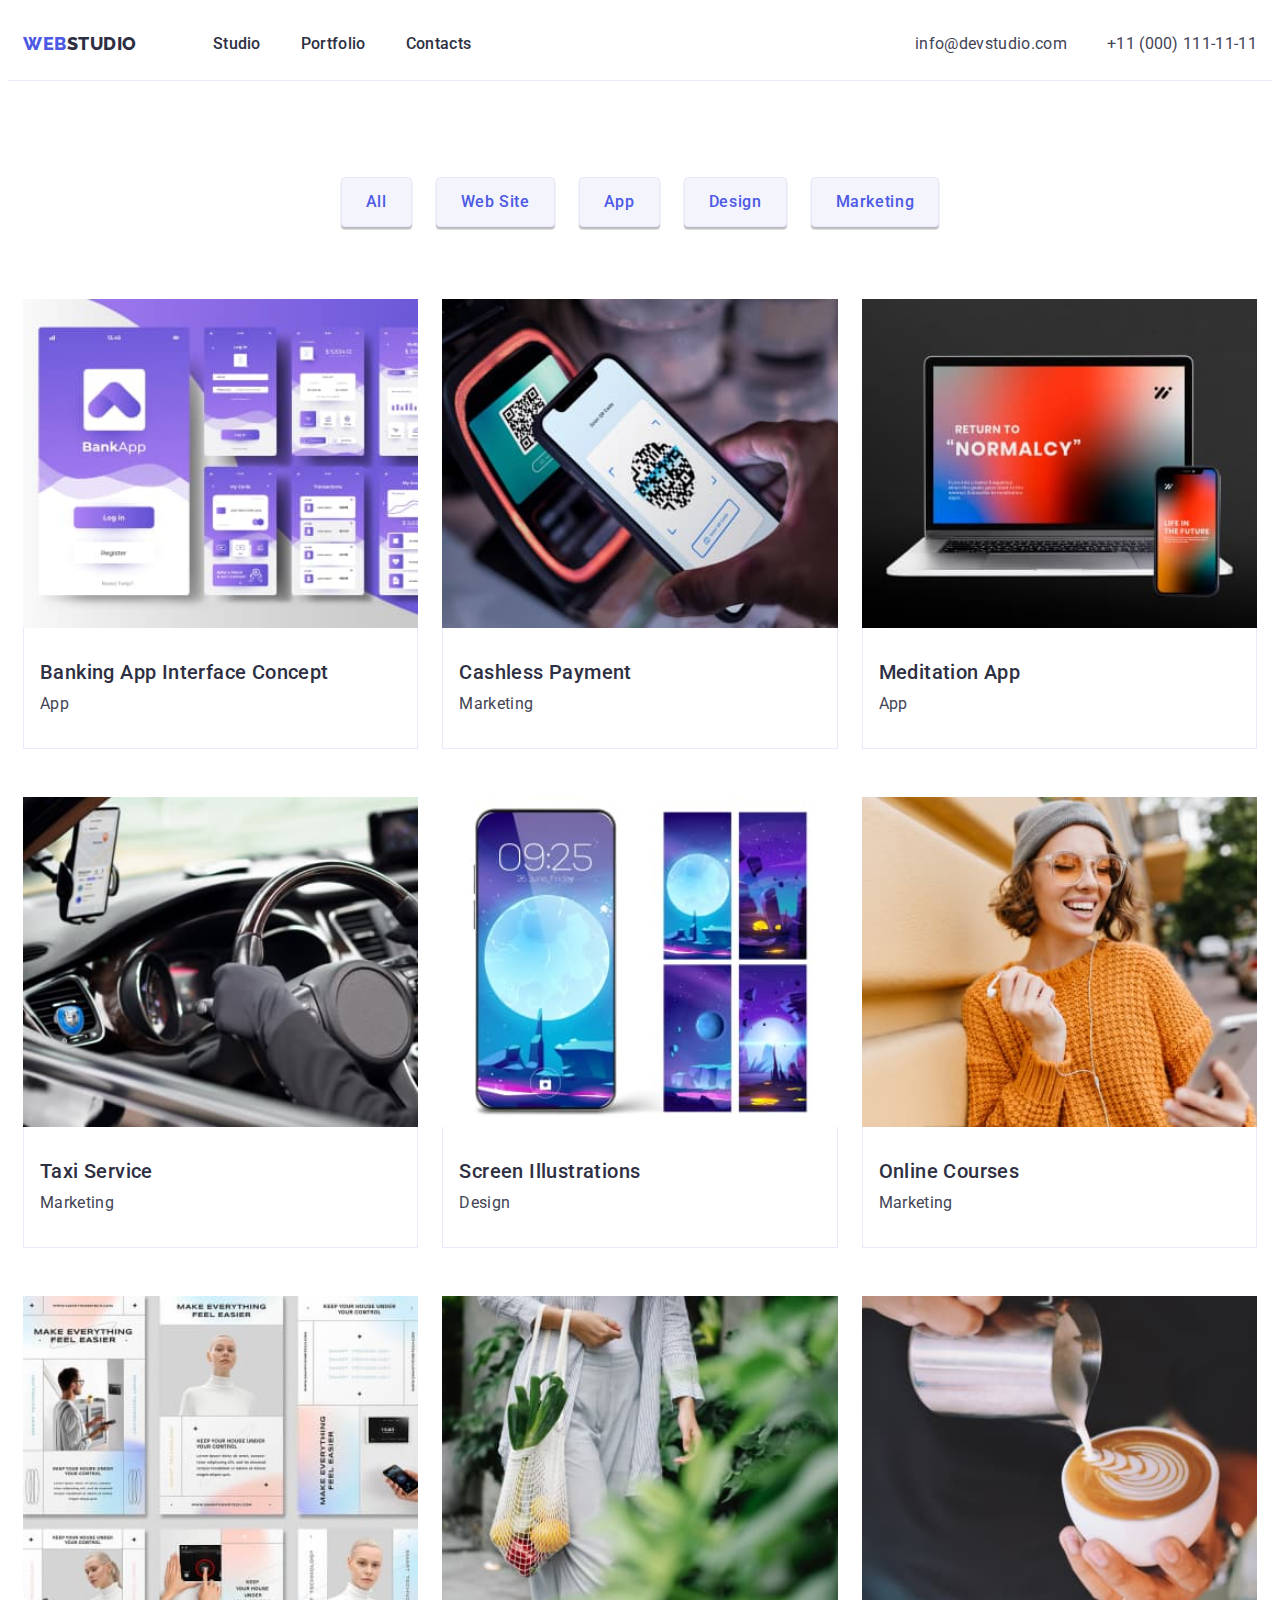
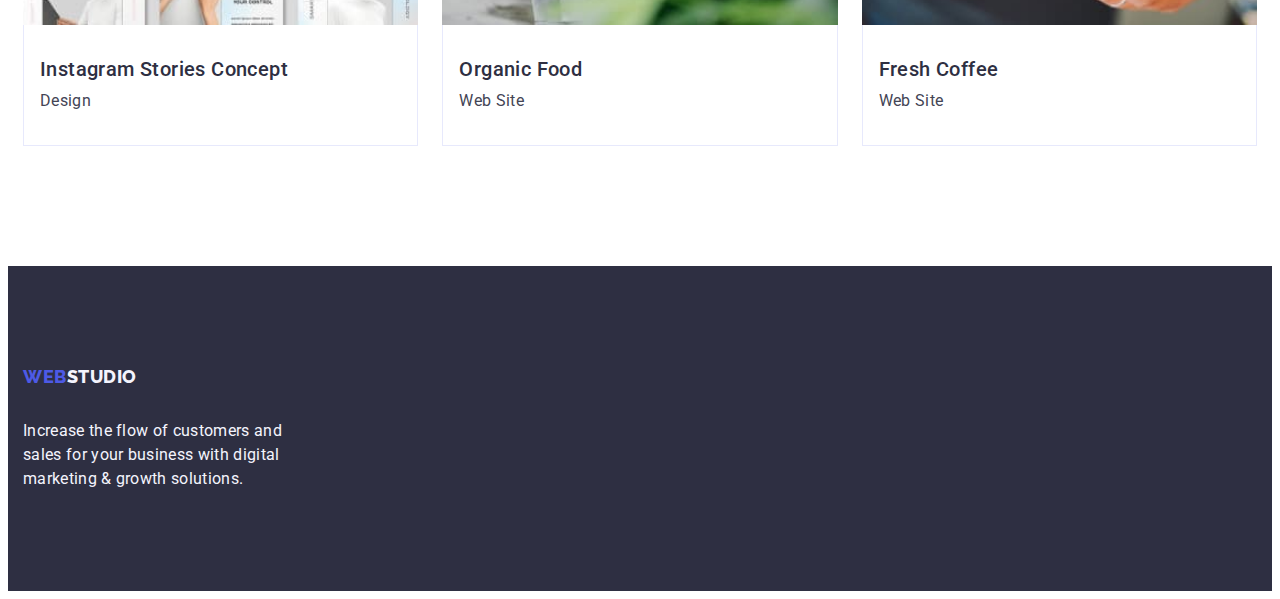
==== commit 221e8ceb: "correctin according recommedations" ====
--- a/portfolio.html
+++ b/portfolio.html
@@ -98,10 +98,12 @@
                   width="360"
                   height="300"
                 />
-                <h2 class="portfolio-content-title">
-                  Banking App Interface Concept
-                </h2>
-                <p class="portfolio-content-type">App</p></a
+                <div class="portfolio-item-card">
+                  <h2 class="portfolio-content-title">
+                    Banking App Interface Concept
+                  </h2>
+                  <p class="portfolio-content-type">App</p>
+                </div></a
               >
             </li>
             <li class="portfolio-content-item">
@@ -112,8 +114,10 @@
                   width="360"
                   height="300"
                 />
-                <h2 class="portfolio-content-title">Cashless Payment</h2>
-                <p class="portfolio-content-type">Marketing</p></a
+                <div class="portfolio-item-card">
+                  <h2 class="portfolio-content-title">Cashless Payment</h2>
+                  <p class="portfolio-content-type">Marketing</p>
+                </div></a
               >
             </li>
             <li class="portfolio-content-item">
@@ -124,8 +128,10 @@
                   width="360"
                   height="300"
                 />
-                <h2 class="portfolio-content-title">Meditation App</h2>
-                <p class="portfolio-content-type">App</p></a
+                <div class="portfolio-item-card">
+                  <h2 class="portfolio-content-title">Meditation App</h2>
+                  <p class="portfolio-content-type">App</p>
+                </div></a
               >
             </li>
             <li class="portfolio-content-item">
@@ -136,8 +142,10 @@
                   width="360"
                   height="300"
                 />
-                <h2 class="portfolio-content-title">Taxi Service</h2>
-                <p class="portfolio-content-type">Marketing</p></a
+                <div class="portfolio-item-card">
+                  <h2 class="portfolio-content-title">Taxi Service</h2>
+                  <p class="portfolio-content-type">Marketing</p>
+                </div></a
               >
             </li>
             <li class="portfolio-content-item">
@@ -148,8 +156,10 @@
                   width="360"
                   height="300"
                 />
-                <h2 class="portfolio-content-title">Screen Illustrations</h2>
-                <p class="portfolio-content-type">Design</p></a
+                <div class="portfolio-item-card">
+                  <h2 class="portfolio-content-title">Screen Illustrations</h2>
+                  <p class="portfolio-content-type">Design</p>
+                </div></a
               >
             </li>
             <li class="portfolio-content-item">
@@ -160,8 +170,10 @@
                   width="360"
                   height="300"
                 />
-                <h2 class="portfolio-content-title">Online Courses</h2>
-                <p class="portfolio-content-type">Marketing</p></a
+                <div class="portfolio-item-card">
+                  <h2 class="portfolio-content-title">Online Courses</h2>
+                  <p class="portfolio-content-type">Marketing</p>
+                </div></a
               >
             </li>
             <li class="portfolio-content-item">
@@ -172,10 +184,12 @@
                   width="360"
                   height="300"
                 />
-                <h2 class="portfolio-content-title">
-                  Instagram Stories Concept
-                </h2>
-                <p class="portfolio-content-type">Design</p></a
+                <div class="portfolio-item-card">
+                  <h2 class="portfolio-content-title">
+                    Instagram Stories Concept
+                  </h2>
+                  <p class="portfolio-content-type">Design</p>
+                </div></a
               >
             </li>
             <li class="portfolio-content-item">
@@ -186,8 +200,10 @@
                   width="360"
                   height="300"
                 />
-                <h2 class="portfolio-content-title">Organic Food</h2>
-                <p class="portfolio-content-type">Web Site</p></a
+                <div class="portfolio-item-card">
+                  <h2 class="portfolio-content-title">Organic Food</h2>
+                  <p class="portfolio-content-type">Web Site</p>
+                </div></a
               >
             </li>
             <li class="portfolio-content-item">
@@ -198,8 +214,10 @@
                   width="360"
                   height="300"
                 />
-                <h2 class="portfolio-content-title">Fresh Coffee</h2>
-                <p class="portfolio-content-type">Web Site</p></a
+                <div class="portfolio-item-card">
+                  <h2 class="portfolio-content-title">Fresh Coffee</h2>
+                  <p class="portfolio-content-type">Web Site</p>
+                </div></a
               >
             </li>
           </ul>
--- a/css/style.css
+++ b/css/style.css
@@ -43,9 +43,14 @@
 }
 
 .container {
+  width: 1158px;
+  display: flex;
+  flex-direction: column;
+  width: 100%;
   max-width: 1440px;
-  padding: 0;
-  margin: 0;
+  padding-left: 15px;
+  padding-right: 15px;
+  margin: 0 auto;
 }
 
 .link {
@@ -59,12 +64,11 @@
 /*  --------- Header --------- */
 
 .header .container {
-  display: flex;
   flex-direction: row;
   justify-content: space-between;
-  align-items: center;
-  padding: 26px 156px;
-  border-bottom: 1px solid var(--cornflower, #e7e9fc);
+  padding-top: 24px;
+  padding-bottom: 24px;
+  border-bottom: 1px solid var(--cornflower);
 }
 
 .header-navigation {
@@ -86,11 +90,11 @@
 
 .dark {
   color: var(--navyblue);
+  margin-right: 76px;
 }
 
 .header-navigation-list {
   display: flex;
-  padding-left: 76px;
   gap: 40px;
 }
 
@@ -114,7 +118,6 @@
 .adress-list {
   display: flex;
   gap: 40px;
-  flex-grow: 0;
 }
 
 .address-item-link {
@@ -133,13 +136,16 @@
 
 .footer {
   background-color: var(--navyblue);
+  padding: 100px 0;
 }
 
 .footer .container {
-  display: flex;
-  flex-direction: column;
   align-items: flex-start;
-  padding: 102px 1020px 100px 156px;
+}
+
+.footer .header-logo-text {
+  display: inline-block;
+  margin-bottom: 16px;
 }
 
 .cloud {
@@ -151,7 +157,7 @@
   font-size: 16px;
   line-height: 1.5;
   letter-spacing: 0.02em;
-  padding-top: 17px;
+  width: 264px;
 }
 /*   --------- Main content section ---------  */
 
@@ -169,14 +175,12 @@
 
 .hero {
   background-color: var(--navyblue);
+  padding-top: 188px;
+  padding-bottom: 188px;
 }
 
 .hero .container {
-  display: flex;
-  flex-direction: column;
   align-items: center;
-  padding: 188px 472px;
-  margin-bottom: 120px;
 }
 
 .hero-title {
@@ -186,6 +190,7 @@
   font-weight: 700;
   line-height: 1.07;
   letter-spacing: 0.02em;
+  max-width: 496px;
 }
 
 .hero-button {
@@ -199,7 +204,10 @@
   cursor: pointer;
   margin-top: 48px;
   padding: 16px 32px;
+  border: 0;
   border-radius: 4px;
+  max-width: 196px;
+  height: 56px;
 }
 
 .hero-button:hover,
@@ -209,10 +217,9 @@
 
 /*  --------- Main streams section --------- */
 
-.streams .container {
-  display: flex;
-  padding: 0 156px;
-  margin-bottom: 120px;
+.streams {
+  padding-top: 120px;
+  padding-bottom: 120px;
 }
 
 .visually-hidden {
@@ -232,7 +239,6 @@
   display: inline-flex;
   flex-direction: row;
   gap: 24px;
-  padding: 0;
 }
 
 .streams-item {
@@ -246,7 +252,7 @@
   font-weight: 500;
   line-height: 1.2;
   letter-spacing: 0.02em;
-  padding-bottom: 8px;
+  margin-bottom: 8px;
 }
 
 .streams-item-text {
@@ -258,11 +264,11 @@
 
 /*  --------- Our activities section --------- */
 
+.activities {
+  padding-bottom: 120px;
+}
+
 .activities .container {
-  display: flex;
-  flex-direction: column;
-  padding: 0;
-  margin-bottom: 120px;
 }
 
 .activities-tytle {
@@ -280,19 +286,28 @@
   display: flex;
   flex-direction: row;
   gap: 24px;
-  padding: 0 156px;
+}
+
+.activity-item {
+  width: calc((100% - 48px) / 3);
+}
+
+.activity-item img {
+  height: 100%;
+  width: 100%;
+  object-fit: contain;
 }
 
 /*  --------- Our team section --------- */
 
 .team {
   background-color: var(--cloud);
+  padding-top: 120px;
+  padding-bottom: 120px;
 }
 
 .team .container {
-  display: flex;
-  flex-direction: column;
-  padding: 120px 0;
+  flex-direction: column;
 }
 
 .team-title {
@@ -310,7 +325,6 @@
   display: flex;
   flex-direction: row;
   gap: 24px;
-  padding: 0 156px;
 }
 
 .team-item {
@@ -320,26 +334,34 @@
     0px 1px 6px 0px rgba(46, 47, 66, 0.08);
   background-color: var(--white);
   display: inline-flex;
-  padding-bottom: 32px;
-  flex-direction: column;
-  justify-content: center;
-  align-items: center;
+  width: calc((100% - 72px) / 4);
+  flex-direction: column;
+}
+
+.team-item img {
+  height: 100%;
+  width: 100%;
+  object-fit: contain;
+}
+
+.team-item-card {
+  display: flex;
+  flex-direction: column;
+  padding: 32px 0;
+  text-align: center;
 }
 
 .team-item-name {
   color: var(--navyblue);
-  text-align: center;
   font-size: 20px;
   font-weight: 500;
   line-height: 1.2;
   letter-spacing: 0.02em;
-  padding-top: 32px;
   padding-bottom: 8px;
 }
 
 .team-item-text {
   color: var(--slate);
-  text-align: center;
   font-size: 16px;
   line-height: 1.5;
   letter-spacing: 0.02em;
@@ -347,10 +369,9 @@
 
 /*  --------- Portfolio menu --------- */
 
-.portfolio-menu .container {
-  display: flex;
-  flex-direction: column;
-  margin-bottom: 120px;
+.portfolio-menu {
+  padding-top: 96px;
+  padding-bottom: 120px;
 }
 
 .portfolio-menu-list {
@@ -358,8 +379,7 @@
   align-items: flex-start;
   justify-content: center;
   gap: 24px;
-  padding-top: 96px;
-  padding-bottom: 72px;
+  margin-bottom: 72px;
 }
 
 .portfolio-menu-button {
@@ -375,7 +395,7 @@
   display: flex;
   padding: 12px 24px;
   border-radius: 4px;
-  border: 1px;
+  border: 1px  solid  var(--cornflower);
   box-shadow: 0px 2px 2px 0px rgba(0, 0, 0, 0.12),
     0px 2px 1px 0px rgba(0, 0, 0, 0.08), 0px 3px 1px 0px rgba(0, 0, 0, 0.1);
 }
@@ -384,39 +404,53 @@
 .portfolio-menu-button:focus {
   color: var(--white);
   background-color: var(--ocean);
+  border: 1px  solid  transparent;
 }
 
 /*  --------- Main portfolio content --------- */
 
+
 .portfolio-content-list {
   display: flex;
   flex-wrap: wrap;
-  padding: 0 156px;
   row-gap: 48px;
   column-gap: 24px;
 }
 
 .portfolio-content-item {
-  border: 1px solid var(--cornflower);
   width: calc((100% - 48px) / 3);
 }
 
 .portfolio-content-link {
   text-decoration: none;
   display: flex;
-  padding-bottom: 32px;
   flex-direction: column;
   align-items: flex-start;
   flex-shrink: 0;
 }
 
+.portfolio-content-item img {
+  height: 100%;
+  width: 100%;
+  object-fit: contain;
+}
+
+.portfolio-item-card {
+display: flex;
+width: 100%;
+flex-direction: column;
+padding: 32px 16px;
+  border: 1px solid var(--cornflower);
+  border-top: none;
+}
+
 .portfolio-content-title {
   color: var(--navyblue);
   font-size: 20px;
   font-weight: 500;
   line-height: 1.2;
   letter-spacing: 0.02em;
-  padding: 32px 16px 8px 16px;
+  margin-bottom: 8px;
 }
 
 .portfolio-content-type {
@@ -424,5 +458,4 @@
   font-size: 16px;
   line-height: 1.5;
   letter-spacing: 0.02em;
-  padding: 0 16px;
-}
+}
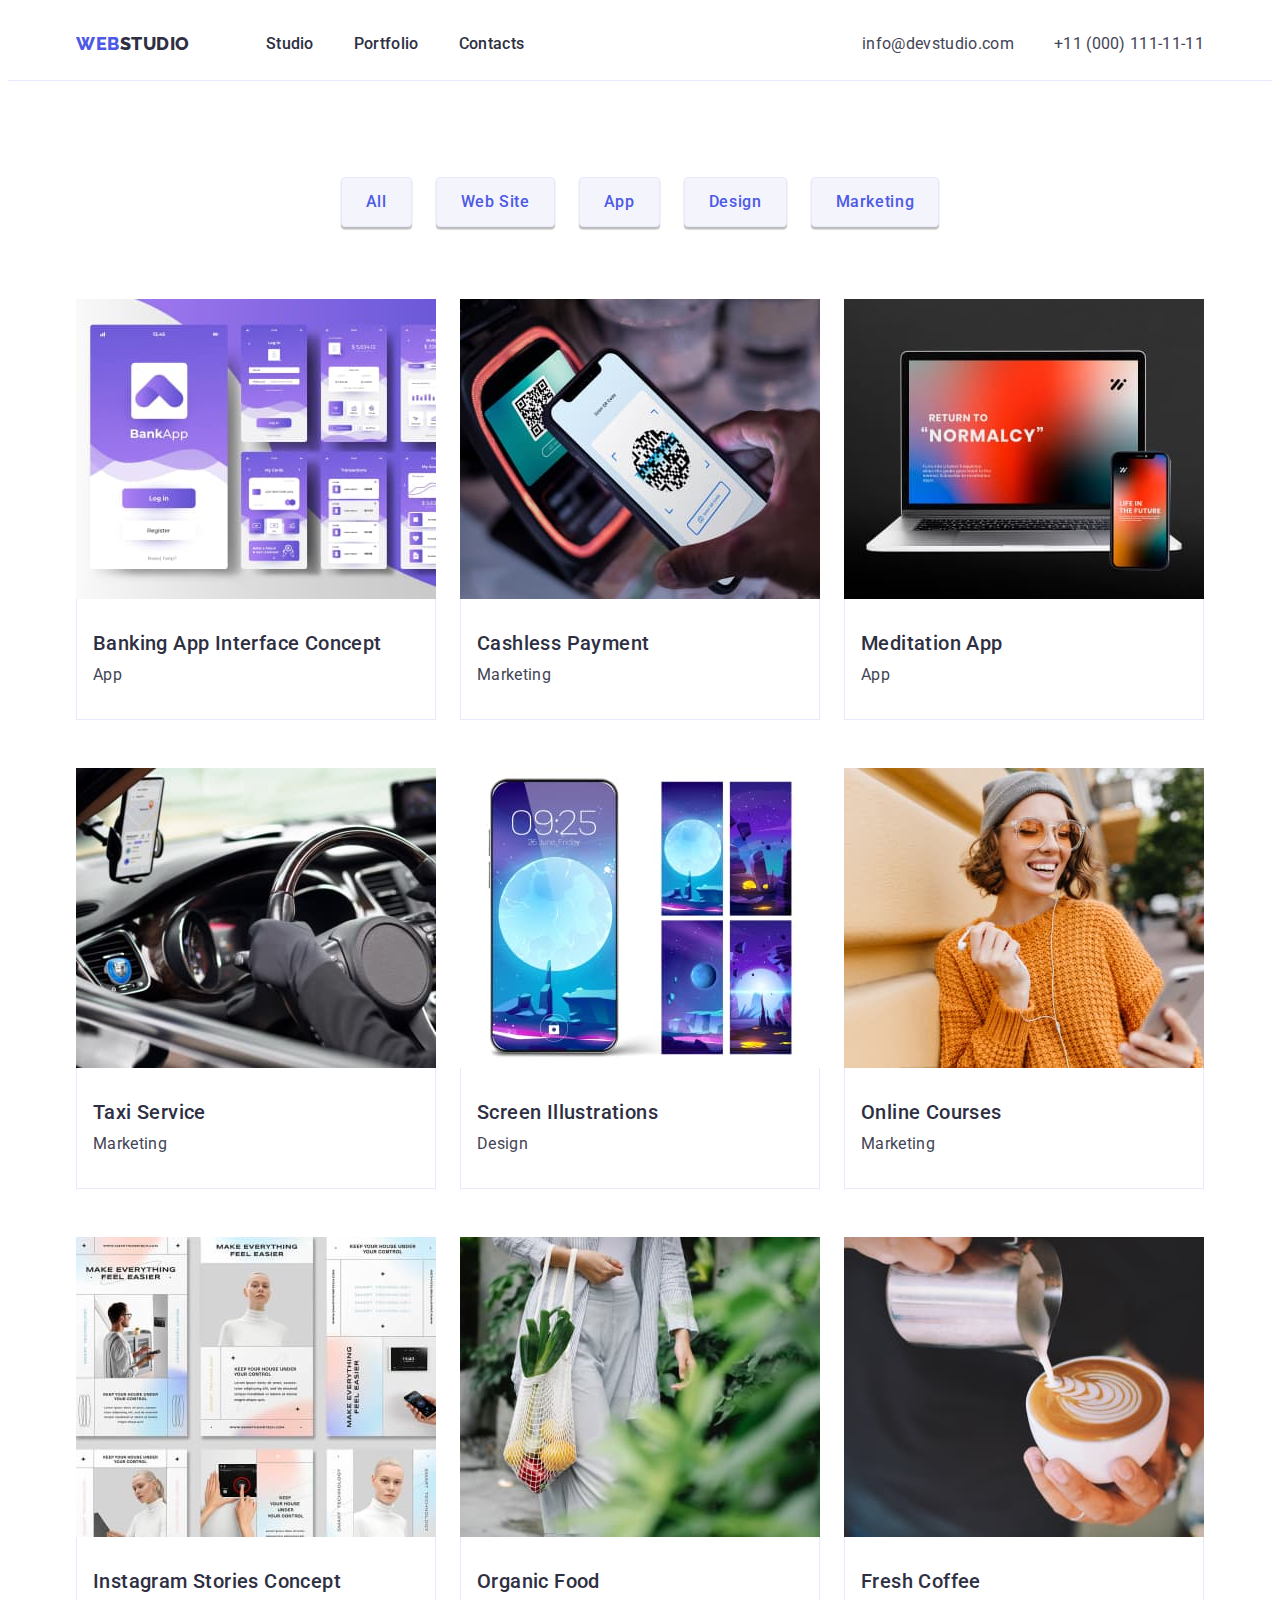
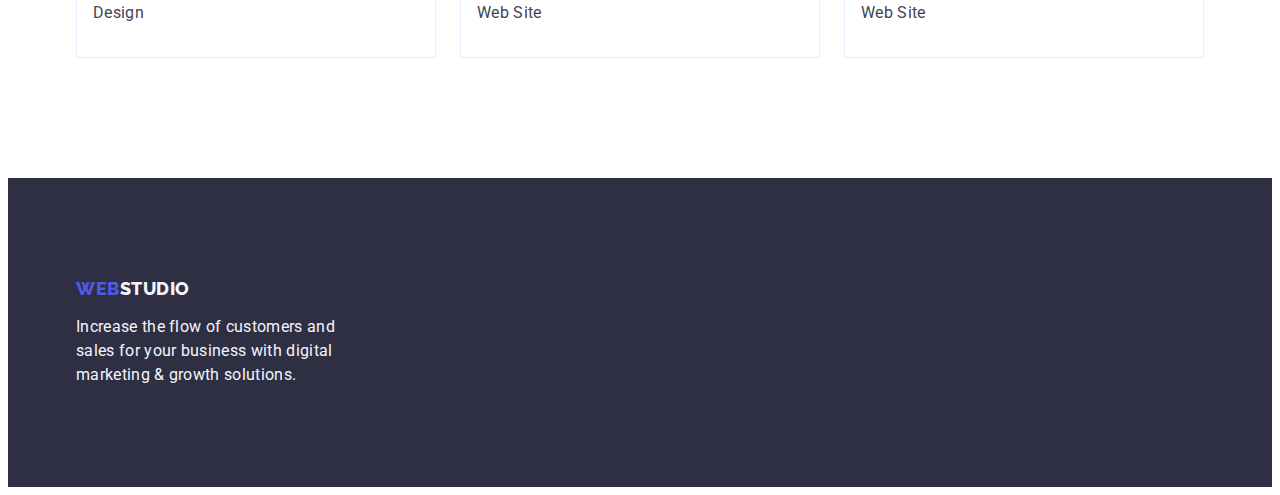
==== commit 56e01cec: "footer changed" ====
--- a/portfolio.html
+++ b/portfolio.html
@@ -226,7 +226,7 @@
     </main>
     <footer class="footer">
       <div class="container">
-        <a class="header-logo-text link" href="./index.html"
+        <a class="footer-logo-text link" href="./index.html"
           >Web<span class="header-logo-text cloud">Studio</span></a
         >
         <p class="footer-text">
--- a/css/style.css
+++ b/css/style.css
@@ -40,16 +40,15 @@
 
 img {
   display: block;
+  max-width: 100%;
+  height: auto;
 }
 
 .container {
-  width: 1158px;
-  display: flex;
-  flex-direction: column;
-  width: 100%;
-  max-width: 1440px;
-  padding-left: 15px;
-  padding-right: 15px;
+  display: flex;
+  flex-direction: column;
+  max-width: 1158px;
+  padding: 0 15px;
   margin: 0 auto;
 }
 
@@ -62,13 +61,16 @@
 }
 
 /*  --------- Header --------- */
+
+.header {
+  border-bottom: 1px solid var(--cornflower);
+  padding-top: 24px;
+  padding-bottom: 24px;
+}
 
 .header .container {
   flex-direction: row;
   justify-content: space-between;
-  padding-top: 24px;
-  padding-bottom: 24px;
-  border-bottom: 1px solid var(--cornflower);
 }
 
 .header-navigation {
@@ -86,11 +88,12 @@
   line-height: 1.17;
   letter-spacing: 0.03em;
   text-transform: uppercase;
+  margin-right: 76px;
 }
 
 .dark {
   color: var(--navyblue);
-  margin-right: 76px;
+  margin-right: 0px;
 }
 
 .header-navigation-list {
@@ -143,7 +146,14 @@
   align-items: flex-start;
 }
 
-.footer .header-logo-text {
+.footer-logo-text {
+  color: var(--iris);
+  font-family: 'Raleway', sans-serif;
+  font-size: 18px;
+  font-weight: 800;
+  line-height: 1.17;
+  letter-spacing: 0.03em;
+  text-transform: uppercase;
   display: inline-block;
   margin-bottom: 16px;
 }
@@ -160,16 +170,6 @@
   width: 264px;
 }
 /*   --------- Main content section ---------  */
-
-/* .main-content {
-  display: flex;
-  flex-direction: column;
-  gap: 120px;
-}
-
-.main-content:last-child {
-  margin-bottom: 120px;
-} */
 
 /*  --------- Hero - Main action section --------- */
 
@@ -206,7 +206,7 @@
   padding: 16px 32px;
   border: 0;
   border-radius: 4px;
-  max-width: 196px;
+  min-width: 169px;
   height: 56px;
 }
 
@@ -268,9 +268,6 @@
   padding-bottom: 120px;
 }
 
-.activities .container {
-}
-
 .activities-tytle {
   color: var(--navyblue);
   text-align: center;
@@ -290,12 +287,6 @@
 
 .activity-item {
   width: calc((100% - 48px) / 3);
-}
-
-.activity-item img {
-  height: 100%;
-  width: 100%;
-  object-fit: contain;
 }
 
 /*  --------- Our team section --------- */
@@ -357,7 +348,7 @@
   font-weight: 500;
   line-height: 1.2;
   letter-spacing: 0.02em;
-  padding-bottom: 8px;
+  margin-bottom: 8px;
 }
 
 .team-item-text {
@@ -395,7 +386,7 @@
   display: flex;
   padding: 12px 24px;
   border-radius: 4px;
-  border: 1px  solid  var(--cornflower);
+  border: 1px solid var(--cornflower);
   box-shadow: 0px 2px 2px 0px rgba(0, 0, 0, 0.12),
     0px 2px 1px 0px rgba(0, 0, 0, 0.08), 0px 3px 1px 0px rgba(0, 0, 0, 0.1);
 }
@@ -404,11 +395,10 @@
 .portfolio-menu-button:focus {
   color: var(--white);
   background-color: var(--ocean);
-  border: 1px  solid  transparent;
+  border: 1px solid transparent;
 }
 
 /*  --------- Main portfolio content --------- */
-
 
 .portfolio-content-list {
   display: flex;
@@ -429,17 +419,11 @@
   flex-shrink: 0;
 }
 
-.portfolio-content-item img {
-  height: 100%;
+.portfolio-item-card {
+  display: flex;
   width: 100%;
-  object-fit: contain;
-}
-
-.portfolio-item-card {
-display: flex;
-width: 100%;
-flex-direction: column;
-padding: 32px 16px;
+  flex-direction: column;
+  padding: 32px 16px;
   border: 1px solid var(--cornflower);
   border-top: none;
 }
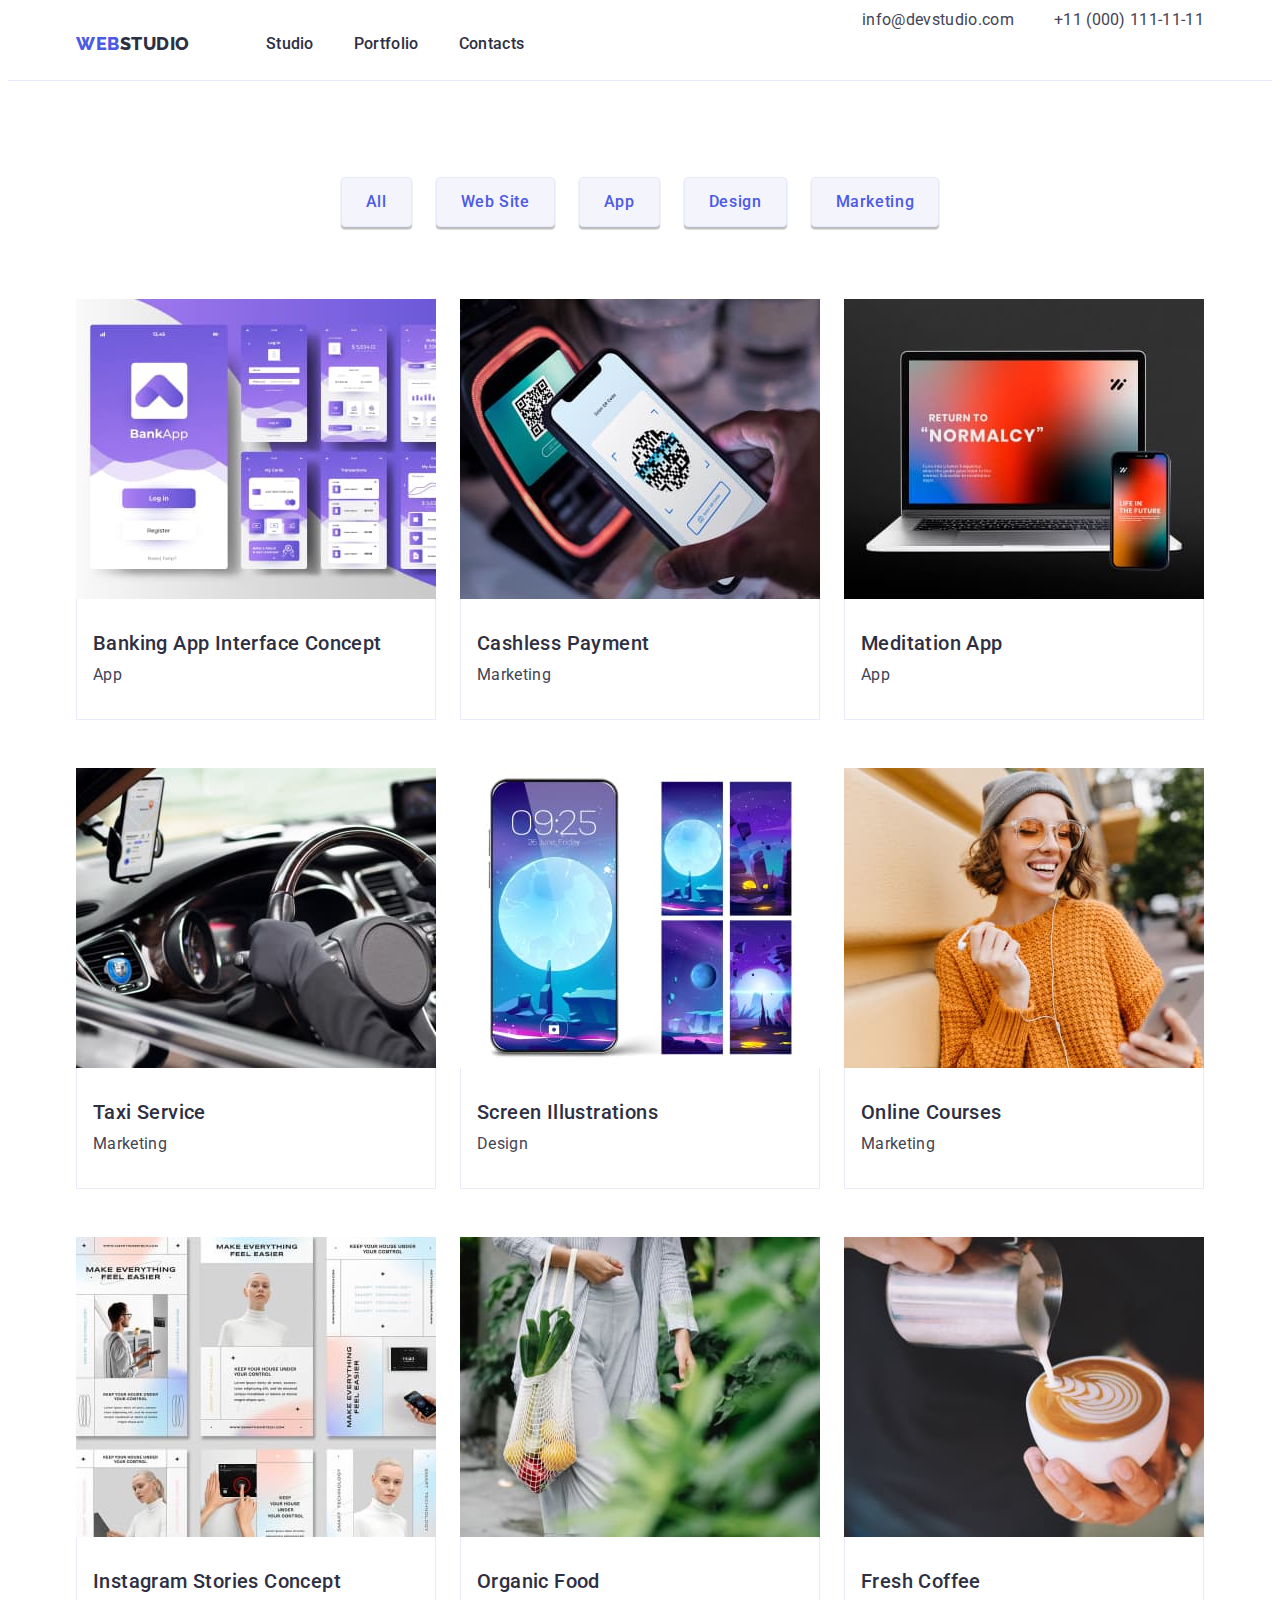
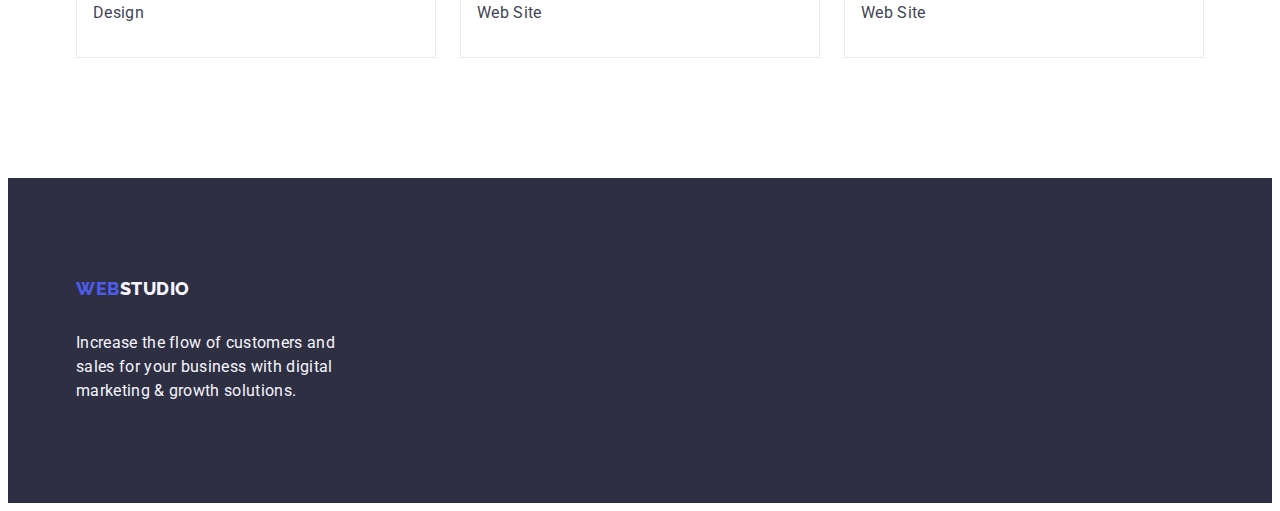
==== commit c41dc302: "footer correction" ====
--- a/portfolio.html
+++ b/portfolio.html
@@ -227,7 +227,7 @@
     <footer class="footer">
       <div class="container">
         <a class="footer-logo-text link" href="./index.html"
-          >Web<span class="header-logo-text cloud">Studio</span></a
+          >Web<span class="footer-logo-text cloud">Studio</span></a
         >
         <p class="footer-text">
           Increase the flow of customers and sales for your business with
--- a/css/style.css
+++ b/css/style.css
@@ -64,8 +64,7 @@
 
 .header {
   border-bottom: 1px solid var(--cornflower);
-  padding-top: 24px;
-  padding-bottom: 24px;
+
 }
 
 .header .container {
@@ -101,6 +100,10 @@
   gap: 40px;
 }
 
+.header-navigation-item {
+    padding: 24px 0;
+}
+
 .header-navigation-link {
   color: var(--navyblue);
   font-size: 16px;
@@ -147,6 +150,7 @@
 }
 
 .footer-logo-text {
+  display: inline-block; 
   color: var(--iris);
   font-family: 'Raleway', sans-serif;
   font-size: 18px;
@@ -154,7 +158,6 @@
   line-height: 1.17;
   letter-spacing: 0.03em;
   text-transform: uppercase;
-  display: inline-block;
   margin-bottom: 16px;
 }
 
